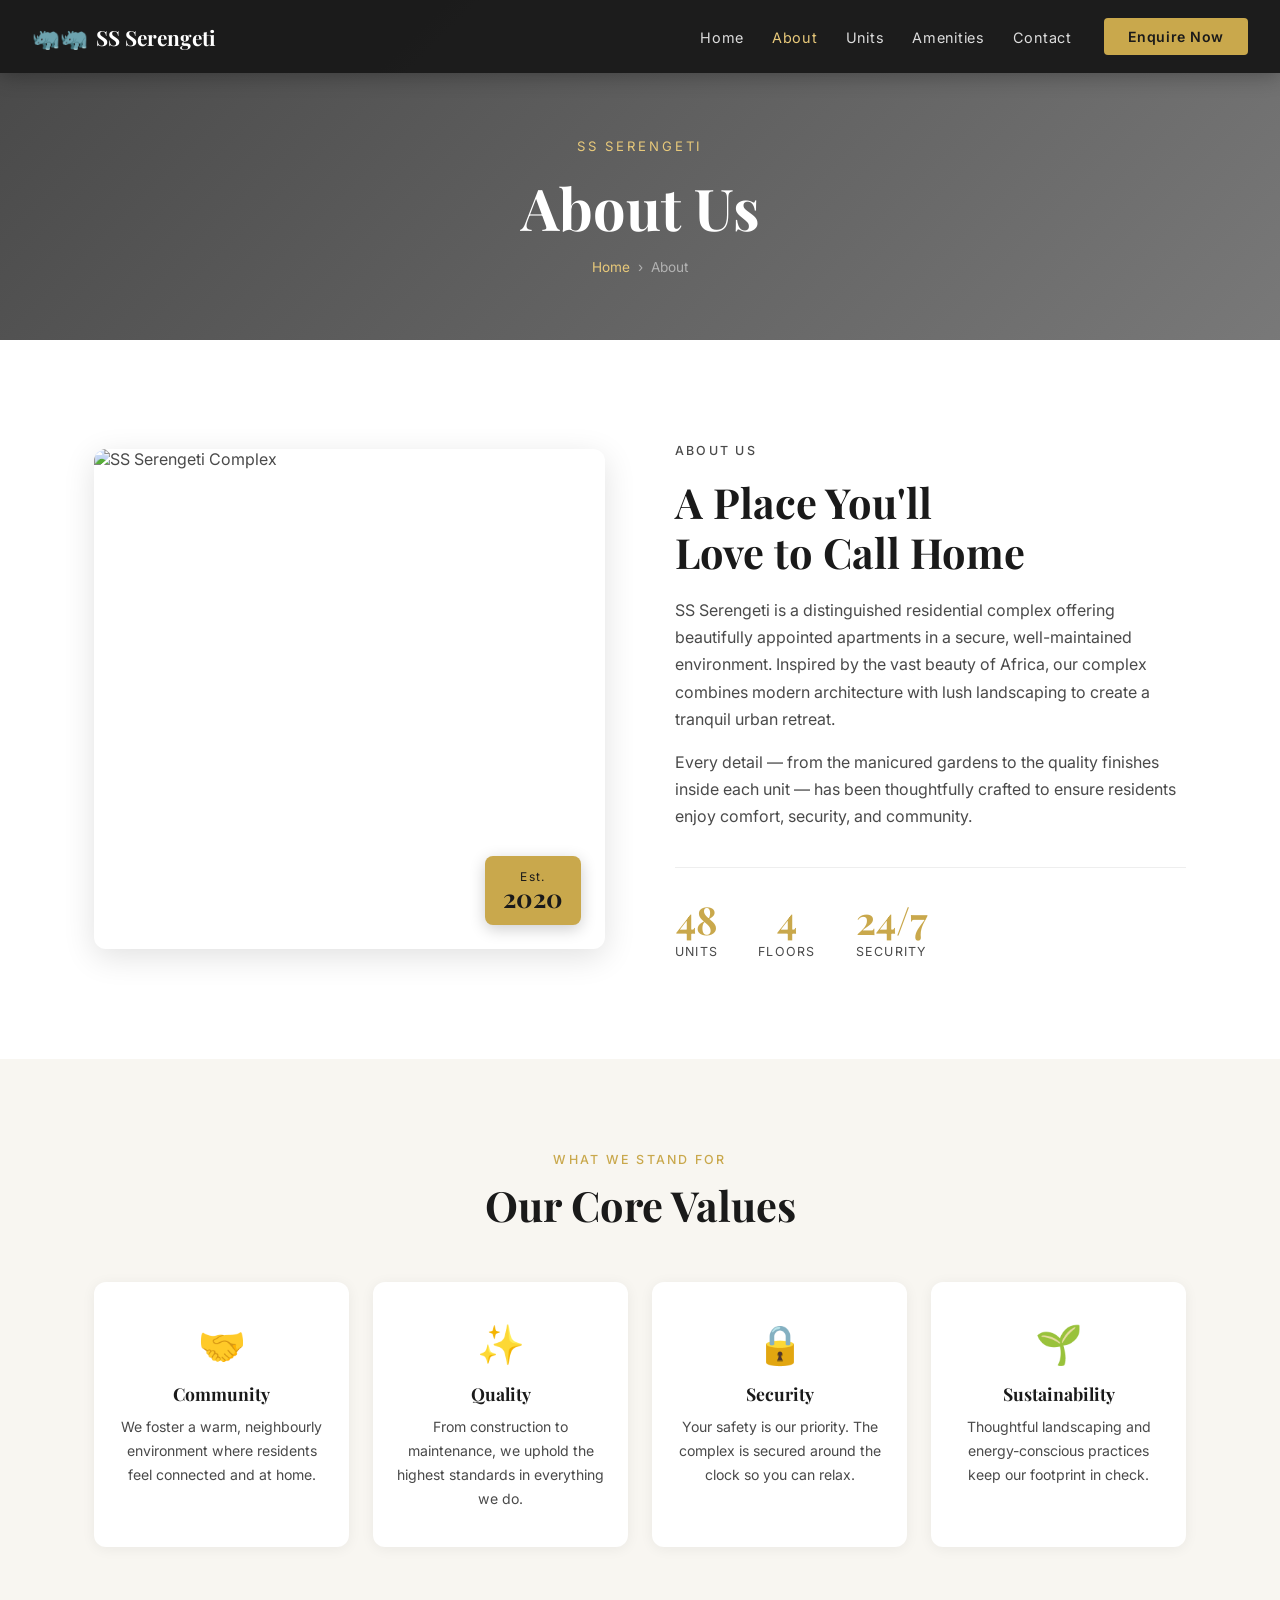
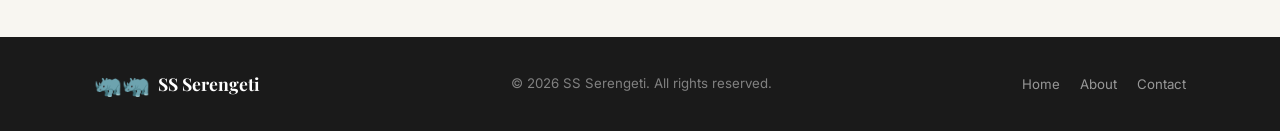
==== about.html @ 6ea9a3d1 "Split site into separate pages (About, Units, Amenities, Contact) Each section now has its own HTML " ====
<!DOCTYPE html>
<html lang="en">
<head>
  <meta charset="UTF-8" />
  <meta name="viewport" content="width=device-width, initial-scale=1.0" />
  <title>About — SS Serengeti</title>
  <link rel="stylesheet" href="style.css" />
  <link href="https://fonts.googleapis.com/css2?family=Playfair+Display:wght@400;600;700&family=Inter:wght@300;400;500&display=swap" rel="stylesheet" />
</head>
<body>

  <!-- NAV -->
  <nav class="navbar scrolled" id="navbar">
    <div class="nav-inner">
      <div class="nav-logo">
        <a href="index.html">
          <span class="logo-icon">&#x1F98F;&#x1F98F;</span>
          <span class="logo-text">SS Serengeti</span>
        </a>
      </div>
      <ul class="nav-links">
        <li><a href="index.html">Home</a></li>
        <li><a href="about.html" class="active">About</a></li>
        <li><a href="units.html">Units</a></li>
        <li><a href="amenities.html">Amenities</a></li>
        <li><a href="contact.html">Contact</a></li>
      </ul>
      <a href="contact.html" class="nav-cta">Enquire Now</a>
      <button class="hamburger" id="hamburger" aria-label="Menu">&#9776;</button>
    </div>
    <ul class="mobile-menu" id="mobileMenu">
      <li><a href="index.html">Home</a></li>
      <li><a href="about.html">About</a></li>
      <li><a href="units.html">Units</a></li>
      <li><a href="amenities.html">Amenities</a></li>
      <li><a href="contact.html">Contact</a></li>
    </ul>
  </nav>

  <!-- PAGE BANNER -->
  <div class="page-banner">
    <div class="page-banner-overlay"></div>
    <div class="page-banner-content">
      <p class="hero-pre">SS Serengeti</p>
      <h1>About Us</h1>
      <div class="breadcrumb">
        <a href="index.html">Home</a>
        <span>&#8250;</span>
        <span>About</span>
      </div>
    </div>
  </div>

  <!-- ABOUT SECTION -->
  <section class="about">
    <div class="container">
      <div class="about-grid">
        <div class="about-image">
          <img src="serengeti.jpg" alt="SS Serengeti Complex" />
          <div class="about-badge">
            <span class="badge-num">Est.</span>
            <span class="badge-year">2020</span>
          </div>
        </div>
        <div class="about-text">
          <p class="section-label">About Us</p>
          <h2 class="section-title">A Place You'll<br/>Love to Call Home</h2>
          <p>SS Serengeti is a distinguished residential complex offering beautifully appointed apartments in a secure, well-maintained environment. Inspired by the vast beauty of Africa, our complex combines modern architecture with lush landscaping to create a tranquil urban retreat.</p>
          <p>Every detail — from the manicured gardens to the quality finishes inside each unit — has been thoughtfully crafted to ensure residents enjoy comfort, security, and community.</p>
          <div class="about-stats">
            <div class="stat">
              <span class="stat-num">48</span>
              <span class="stat-label">Units</span>
            </div>
            <div class="stat">
              <span class="stat-num">4</span>
              <span class="stat-label">Floors</span>
            </div>
            <div class="stat">
              <span class="stat-num">24/7</span>
              <span class="stat-label">Security</span>
            </div>
          </div>
        </div>
      </div>
    </div>
  </section>

  <!-- VALUES -->
  <section class="values">
    <div class="container">
      <p class="section-label center">What We Stand For</p>
      <h2 class="section-title center">Our Core Values</h2>
      <div class="values-grid">
        <div class="value-card">
          <div class="value-icon">&#x1F91D;</div>
          <h4>Community</h4>
          <p>We foster a warm, neighbourly environment where residents feel connected and at home.</p>
        </div>
        <div class="value-card">
          <div class="value-icon">&#x2728;</div>
          <h4>Quality</h4>
          <p>From construction to maintenance, we uphold the highest standards in everything we do.</p>
        </div>
        <div class="value-card">
          <div class="value-icon">&#x1F512;</div>
          <h4>Security</h4>
          <p>Your safety is our priority. The complex is secured around the clock so you can relax.</p>
        </div>
        <div class="value-card">
          <div class="value-icon">&#x1F331;</div>
          <h4>Sustainability</h4>
          <p>Thoughtful landscaping and energy-conscious practices keep our footprint in check.</p>
        </div>
      </div>
    </div>
  </section>

  <!-- FOOTER -->
  <footer class="footer">
    <div class="container footer-inner">
      <div class="footer-brand">
        <span class="logo-icon">&#x1F98F;&#x1F98F;</span>
        <span class="logo-text">SS Serengeti</span>
      </div>
      <p class="footer-copy">&copy; 2026 SS Serengeti. All rights reserved.</p>
      <div class="footer-links">
        <a href="index.html">Home</a>
        <a href="about.html">About</a>
        <a href="contact.html">Contact</a>
      </div>
    </div>
  </footer>

  <script src="script.js"></script>
</body>
</html>
---- style.css ----
/* ── Reset & Base ── */
/* Multi-page site: index / about / units / amenities / contact */
*, *::before, *::after { box-sizing: border-box; margin: 0; padding: 0; }

:root {
  --gold:    #c9a84c;
  --gold-lt: #e8c97a;
  --dark:    #1a1a1a;
  --text:    #4a4a4a;
  --light:   #f8f6f1;
  --white:   #ffffff;
  --radius:  12px;
  --shadow:  0 8px 32px rgba(0,0,0,0.12);
  --trans:   0.3s ease;
}

html { scroll-behavior: smooth; }

body {
  font-family: 'Inter', sans-serif;
  color: var(--text);
  background: var(--white);
  overflow-x: hidden;
}

h1,h2,h3,h4 { font-family: 'Playfair Display', serif; color: var(--dark); }

p { line-height: 1.7; }

img { display: block; width: 100%; }

a { text-decoration: none; }

.container {
  max-width: 1140px;
  margin: 0 auto;
  padding: 0 24px;
}

/* ── Buttons ── */
.btn {
  display: inline-block;
  padding: 14px 32px;
  border-radius: 4px;
  font-family: 'Inter', sans-serif;
  font-weight: 500;
  font-size: 0.95rem;
  letter-spacing: 0.04em;
  transition: all var(--trans);
  cursor: pointer;
  border: 2px solid transparent;
}

.btn-primary {
  background: var(--gold);
  color: var(--dark);
  border-color: var(--gold);
}
.btn-primary:hover {
  background: var(--gold-lt);
  border-color: var(--gold-lt);
  transform: translateY(-2px);
  box-shadow: 0 6px 20px rgba(201,168,76,0.4);
}

.btn-outline {
  background: transparent;
  color: var(--white);
  border-color: rgba(255,255,255,0.7);
}
.btn-outline:hover {
  background: rgba(255,255,255,0.15);
  border-color: var(--white);
}

.btn-sm { padding: 10px 22px; font-size: 0.88rem; }
.btn-full { width: 100%; text-align: center; }

/* ── Section labels ── */
.section-label {
  display: block;
  font-size: 0.78rem;
  font-weight: 500;
  letter-spacing: 0.18em;
  text-transform: uppercase;
  color: var(--gold);
  margin-bottom: 10px;
}
.section-label.light { color: var(--gold-lt); }

.section-title {
  font-size: clamp(1.8rem, 4vw, 2.6rem);
  line-height: 1.2;
  margin-bottom: 20px;
}
.section-title.center { text-align: center; }
.section-title.light { color: var(--white); }

.center { text-align: center; }

/* ─────────────────────────────────────────
   NAVBAR
───────────────────────────────────────── */
.navbar {
  position: fixed;
  top: 0; left: 0; right: 0;
  z-index: 100;
  transition: background var(--trans), box-shadow var(--trans);
}

.navbar.scrolled {
  background: rgba(26,26,26,0.97);
  box-shadow: 0 2px 20px rgba(0,0,0,0.3);
}

.nav-inner {
  display: flex;
  align-items: center;
  padding: 18px 32px;
  gap: 32px;
}

.nav-logo {
  display: flex;
  align-items: center;
  gap: 8px;
  color: var(--white);
  font-family: 'Playfair Display', serif;
  font-size: 1.3rem;
  font-weight: 700;
  flex-shrink: 0;
}

.logo-icon { font-size: 1.4rem; }

.nav-links {
  display: flex;
  list-style: none;
  gap: 28px;
  margin-left: auto;
}

.nav-links a {
  color: rgba(255,255,255,0.85);
  font-size: 0.9rem;
  letter-spacing: 0.05em;
  transition: color var(--trans);
}
.nav-links a:hover { color: var(--gold-lt); }

.nav-cta {
  background: var(--gold);
  color: var(--dark);
  padding: 10px 24px;
  border-radius: 4px;
  font-size: 0.88rem;
  font-weight: 600;
  letter-spacing: 0.04em;
  transition: all var(--trans);
  flex-shrink: 0;
}
.nav-cta:hover {
  background: var(--gold-lt);
  transform: translateY(-1px);
}

.hamburger {
  display: none;
  background: none;
  border: none;
  color: var(--white);
  font-size: 1.5rem;
  cursor: pointer;
  margin-left: auto;
}

.mobile-menu {
  display: none;
  flex-direction: column;
  background: rgba(26,26,26,0.97);
  list-style: none;
  padding: 16px 32px 24px;
  gap: 16px;
}
.mobile-menu.open { display: flex; }
.mobile-menu a { color: rgba(255,255,255,0.85); font-size: 1rem; }

/* ─────────────────────────────────────────
   HERO
───────────────────────────────────────── */
.hero {
  position: relative;
  height: 100vh;
  min-height: 640px;
  background: url('serengeti.jpg') center center / cover no-repeat;
  display: flex;
  align-items: center;
  justify-content: center;
}

.hero-overlay {
  position: absolute;
  inset: 0;
  background: linear-gradient(
    135deg,
    rgba(10,10,10,0.72) 0%,
    rgba(10,10,10,0.45) 60%,
    rgba(10,10,10,0.65) 100%
  );
}

.hero-content {
  position: relative;
  z-index: 2;
  text-align: center;
  padding: 0 24px;
  max-width: 720px;
  animation: fadeUp 0.9s ease both;
}

.hero-pre {
  font-size: 0.82rem;
  letter-spacing: 0.22em;
  text-transform: uppercase;
  color: var(--gold-lt);
  margin-bottom: 12px;
}

.hero-title {
  font-size: clamp(3rem, 8vw, 6rem);
  color: var(--white);
  line-height: 1.05;
  margin-bottom: 18px;
  text-shadow: 0 4px 24px rgba(0,0,0,0.4);
}

.hero-sub {
  font-size: clamp(1rem, 2vw, 1.25rem);
  color: rgba(255,255,255,0.82);
  font-weight: 300;
  margin-bottom: 40px;
  letter-spacing: 0.03em;
}

.hero-actions {
  display: flex;
  gap: 16px;
  justify-content: center;
  flex-wrap: wrap;
}

.hero-scroll {
  position: absolute;
  bottom: 36px;
  left: 50%;
  transform: translateX(-50%);
  z-index: 2;
  display: flex;
  flex-direction: column;
  align-items: center;
  gap: 8px;
  color: rgba(255,255,255,0.6);
  font-size: 0.72rem;
  letter-spacing: 0.14em;
  text-transform: uppercase;
}

.scroll-line {
  width: 1px;
  height: 40px;
  background: linear-gradient(to bottom, rgba(255,255,255,0.6), transparent);
  animation: scrollPulse 1.8s ease-in-out infinite;
}

/* ─────────────────────────────────────────
   ABOUT
───────────────────────────────────────── */
.about {
  padding: 100px 0;
  background: var(--white);
}

.about-grid {
  display: grid;
  grid-template-columns: 1fr 1fr;
  gap: 70px;
  align-items: center;
}

.about-image {
  position: relative;
  border-radius: var(--radius);
  overflow: hidden;
  box-shadow: var(--shadow);
}

.about-image img {
  height: 500px;
  object-fit: cover;
  transition: transform 0.6s ease;
}
.about-image:hover img { transform: scale(1.03); }

.about-badge {
  position: absolute;
  bottom: 24px;
  right: 24px;
  background: var(--gold);
  border-radius: 8px;
  padding: 14px 18px;
  text-align: center;
  line-height: 1.1;
  box-shadow: 0 4px 16px rgba(0,0,0,0.2);
}
.badge-num { display: block; font-size: 0.75rem; letter-spacing: 0.12em; color: var(--dark); }
.badge-year { display: block; font-family: 'Playfair Display', serif; font-size: 1.6rem; font-weight: 700; color: var(--dark); }

.about-text p {
  margin-bottom: 16px;
  color: var(--text);
}

.about-stats {
  display: flex;
  gap: 40px;
  margin-top: 36px;
  padding-top: 32px;
  border-top: 1px solid #eee;
}

.stat { text-align: center; }
.stat-num {
  display: block;
  font-family: 'Playfair Display', serif;
  font-size: 2.4rem;
  font-weight: 700;
  color: var(--gold);
  line-height: 1;
}
.stat-label {
  display: block;
  font-size: 0.78rem;
  letter-spacing: 0.1em;
  text-transform: uppercase;
  color: var(--text);
  margin-top: 6px;
}

/* ─────────────────────────────────────────
   UNITS
───────────────────────────────────────── */
.units {
  padding: 100px 0;
  background: var(--light);
}

.units > .container > .section-title { margin-bottom: 56px; }

.units-grid {
  display: grid;
  grid-template-columns: repeat(3, 1fr);
  gap: 28px;
}

.unit-card {
  background: var(--white);
  border-radius: var(--radius);
  padding: 40px 32px;
  box-shadow: 0 2px 16px rgba(0,0,0,0.07);
  transition: all var(--trans);
  position: relative;
  overflow: hidden;
  border: 2px solid transparent;
}

.unit-card:hover {
  transform: translateY(-6px);
  box-shadow: var(--shadow);
  border-color: var(--gold);
}

.unit-card.featured {
  background: var(--dark);
  border-color: var(--gold);
}

.unit-badge-tag {
  position: absolute;
  top: 16px; right: -28px;
  background: var(--gold);
  color: var(--dark);
  font-size: 0.72rem;
  font-weight: 600;
  letter-spacing: 0.08em;
  text-transform: uppercase;
  padding: 5px 36px;
  transform: rotate(35deg);
}

.unit-icon { font-size: 2.6rem; margin-bottom: 18px; }

.unit-card h3 {
  font-size: 1.5rem;
  margin-bottom: 12px;
}
.unit-card.featured h3 { color: var(--white); }

.unit-card > p {
  font-size: 0.92rem;
  margin-bottom: 20px;
}
.unit-card.featured > p { color: rgba(255,255,255,0.7); }

.unit-card ul {
  list-style: none;
  margin-bottom: 28px;
  display: flex;
  flex-direction: column;
  gap: 8px;
}

.unit-card ul li {
  font-size: 0.88rem;
  color: var(--text);
}
.unit-card.featured ul li { color: rgba(255,255,255,0.75); }

/* ─────────────────────────────────────────
   AMENITIES
───────────────────────────────────────── */
.amenities {
  position: relative;
  padding: 100px 0;
  background: url('serengeti.jpg') center 30% / cover no-repeat fixed;
}

.amenities-overlay {
  position: absolute;
  inset: 0;
  background: rgba(15,15,15,0.82);
}

.amenities .container { position: relative; z-index: 2; }

.amenities .section-title { margin-bottom: 56px; }

.amenities-grid {
  display: grid;
  grid-template-columns: repeat(3, 1fr);
  gap: 32px;
}

.amenity-item {
  background: rgba(255,255,255,0.07);
  border: 1px solid rgba(255,255,255,0.12);
  border-radius: var(--radius);
  padding: 36px 28px;
  transition: all var(--trans);
  text-align: center;
}

.amenity-item:hover {
  background: rgba(201,168,76,0.15);
  border-color: var(--gold);
  transform: translateY(-4px);
}

.amenity-icon { font-size: 2.4rem; margin-bottom: 16px; }

.amenity-item h4 {
  color: var(--white);
  font-family: 'Playfair Display', serif;
  font-size: 1.15rem;
  margin-bottom: 10px;
}

.amenity-item p {
  color: rgba(255,255,255,0.65);
  font-size: 0.88rem;
  line-height: 1.6;
}

/* ─────────────────────────────────────────
   CONTACT
───────────────────────────────────────── */
.contact {
  padding: 100px 0;
  background: var(--white);
}

.contact-grid {
  display: grid;
  grid-template-columns: 1fr 1.3fr;
  gap: 70px;
  align-items: start;
}

.contact-info p { color: var(--text); margin-bottom: 32px; }

.contact-details { display: flex; flex-direction: column; gap: 20px; }

.contact-detail {
  display: flex;
  align-items: flex-start;
  gap: 16px;
}

.detail-icon { font-size: 1.3rem; flex-shrink: 0; margin-top: 2px; }

.contact-detail strong {
  display: block;
  font-size: 0.78rem;
  letter-spacing: 0.1em;
  text-transform: uppercase;
  color: var(--gold);
  margin-bottom: 3px;
}

.contact-detail span { font-size: 0.95rem; color: var(--text); }

/* Form */
.contact-form {
  background: var(--light);
  border-radius: var(--radius);
  padding: 44px 40px;
  box-shadow: var(--shadow);
}

.form-row {
  display: grid;
  grid-template-columns: 1fr 1fr;
  gap: 18px;
}

.form-group {
  display: flex;
  flex-direction: column;
  gap: 7px;
  margin-bottom: 18px;
}

.form-group label {
  font-size: 0.8rem;
  font-weight: 500;
  letter-spacing: 0.08em;
  text-transform: uppercase;
  color: var(--dark);
}

.form-group input,
.form-group select,
.form-group textarea {
  padding: 12px 16px;
  border: 1.5px solid #ddd;
  border-radius: 6px;
  font-family: 'Inter', sans-serif;
  font-size: 0.93rem;
  color: var(--dark);
  background: var(--white);
  transition: border-color var(--trans), box-shadow var(--trans);
  outline: none;
}

.form-group input:focus,
.form-group select:focus,
.form-group textarea:focus {
  border-color: var(--gold);
  box-shadow: 0 0 0 3px rgba(201,168,76,0.18);
}

.form-group textarea { resize: vertical; }

.form-success {
  display: none;
  background: #d4edda;
  color: #155724;
  border-radius: 6px;
  padding: 16px 20px;
  font-weight: 500;
  margin-top: 12px;
}

/* ─────────────────────────────────────────
   FOOTER
───────────────────────────────────────── */
.footer {
  background: var(--dark);
  padding: 32px 0;
}

.footer-inner {
  display: flex;
  align-items: center;
  justify-content: space-between;
  flex-wrap: wrap;
  gap: 16px;
}

.footer-brand {
  display: flex;
  align-items: center;
  gap: 8px;
  color: var(--white);
  font-family: 'Playfair Display', serif;
  font-size: 1.1rem;
  font-weight: 700;
}

.footer-copy { color: rgba(255,255,255,0.45); font-size: 0.83rem; }

.footer-links { display: flex; gap: 20px; }
.footer-links a { color: rgba(255,255,255,0.55); font-size: 0.83rem; transition: color var(--trans); }
.footer-links a:hover { color: var(--gold-lt); }

/* ─────────────────────────────────────────
   ANIMATIONS
───────────────────────────────────────── */
@keyframes fadeUp {
  from { opacity: 0; transform: translateY(30px); }
  to   { opacity: 1; transform: translateY(0); }
}

@keyframes scrollPulse {
  0%, 100% { opacity: 0.6; transform: scaleY(1); }
  50%       { opacity: 1;   transform: scaleY(1.15); }
}

/* ─────────────────────────────────────────
   RESPONSIVE
───────────────────────────────────────── */
@media (max-width: 900px) {
  .nav-links, .nav-cta { display: none; }
  .hamburger { display: block; }

  .about-grid,
  .contact-grid { grid-template-columns: 1fr; gap: 40px; }

  .about-image img { height: 340px; }

  .units-grid { grid-template-columns: 1fr; max-width: 480px; margin: 0 auto; }

  .amenities-grid { grid-template-columns: repeat(2, 1fr); }

  .form-row { grid-template-columns: 1fr; }

  .footer-inner { flex-direction: column; text-align: center; }
}

@media (max-width: 600px) {
  .about { padding: 70px 0; }
  .units { padding: 70px 0; }
  .amenities { padding: 70px 0; }
  .contact { padding: 70px 0; }

  .amenities-grid { grid-template-columns: 1fr; }

  .about-stats { gap: 24px; }

  .contact-form { padding: 28px 20px; }

  .hero-actions { flex-direction: column; align-items: center; }
}

/* ─────────────────────────────────────────
   NAV LOGO LINK
───────────────────────────────────────── */
.nav-logo a {
  display: flex;
  align-items: center;
  gap: 8px;
  color: var(--white);
  text-decoration: none;
}

/* Active nav link */
.nav-links a.active { color: var(--gold-lt); }

/* ─────────────────────────────────────────
   PAGE BANNER (inner pages)
───────────────────────────────────────── */
.page-banner {
  position: relative;
  height: 340px;
  background: url('serengeti.jpg') center 40% / cover no-repeat;
  display: flex;
  align-items: center;
  justify-content: center;
  margin-top: 0;
}

.page-banner-overlay {
  position: absolute;
  inset: 0;
  background: linear-gradient(135deg, rgba(10,10,10,0.75) 0%, rgba(10,10,10,0.55) 100%);
}

.page-banner-content {
  position: relative;
  z-index: 2;
  text-align: center;
  padding-top: 70px;
}

.page-banner-content h1 {
  font-size: clamp(2.2rem, 5vw, 3.6rem);
  color: var(--white);
  margin-bottom: 14px;
}

.breadcrumb {
  display: flex;
  align-items: center;
  justify-content: center;
  gap: 8px;
  font-size: 0.85rem;
  color: rgba(255,255,255,0.65);
}

.breadcrumb a {
  color: var(--gold-lt);
  text-decoration: none;
}

.breadcrumb span { color: rgba(255,255,255,0.5); }

/* ─────────────────────────────────────────
   QUICK LINKS (home page)
───────────────────────────────────────── */
.quick-links {
  padding: 80px 0;
  background: var(--light);
}

.ql-grid {
  display: grid;
  grid-template-columns: repeat(4, 1fr);
  gap: 24px;
}

.ql-card {
  background: var(--white);
  border-radius: var(--radius);
  padding: 36px 28px;
  box-shadow: 0 2px 14px rgba(0,0,0,0.07);
  border: 2px solid transparent;
  transition: all var(--trans);
  display: flex;
  flex-direction: column;
  gap: 10px;
  color: var(--text);
  text-decoration: none;
}

.ql-card:hover {
  border-color: var(--gold);
  transform: translateY(-5px);
  box-shadow: var(--shadow);
}

.ql-icon { font-size: 2.2rem; }

.ql-card h3 {
  font-size: 1.25rem;
  color: var(--dark);
}

.ql-card p { font-size: 0.88rem; flex: 1; }

.ql-arrow {
  font-size: 1.3rem;
  color: var(--gold);
  margin-top: 6px;
  transition: transform var(--trans);
}

.ql-card:hover .ql-arrow { transform: translateX(6px); }

/* ─────────────────────────────────────────
   VALUES (about page)
───────────────────────────────────────── */
.values {
  padding: 90px 0;
  background: var(--light);
}

.values .section-title { margin-bottom: 52px; }

.values-grid {
  display: grid;
  grid-template-columns: repeat(4, 1fr);
  gap: 24px;
}

.value-card {
  background: var(--white);
  border-radius: var(--radius);
  padding: 36px 24px;
  text-align: center;
  box-shadow: 0 2px 14px rgba(0,0,0,0.06);
  border-top: 3px solid transparent;
  transition: all var(--trans);
}

.value-card:hover {
  border-top-color: var(--gold);
  transform: translateY(-4px);
  box-shadow: var(--shadow);
}

.value-icon { font-size: 2.4rem; margin-bottom: 14px; }

.value-card h4 {
  font-family: 'Playfair Display', serif;
  font-size: 1.1rem;
  margin-bottom: 10px;
  color: var(--dark);
}

.value-card p { font-size: 0.88rem; color: var(--text); }

/* ─────────────────────────────────────────
   FEATURES STRIP (units page)
───────────────────────────────────────── */
.features-strip {
  padding: 70px 0;
  background: var(--white);
}

.features-strip .section-label { margin-bottom: 32px; }

.features-list {
  display: flex;
  flex-wrap: wrap;
  gap: 16px;
  justify-content: center;
}

.feature-item {
  background: var(--light);
  border: 1.5px solid #e5e0d6;
  border-radius: 40px;
  padding: 12px 24px;
  font-size: 0.9rem;
  font-weight: 500;
  color: var(--dark);
  transition: all var(--trans);
}

.feature-item:hover {
  background: var(--gold);
  border-color: var(--gold);
  color: var(--dark);
}

/* ─────────────────────────────────────────
   PAGE CTA BANNER
───────────────────────────────────────── */
.page-cta {
  position: relative;
  padding: 90px 0;
  background: url('serengeti.jpg') center 60% / cover no-repeat;
  text-align: center;
}

.page-cta-overlay {
  position: absolute;
  inset: 0;
  background: rgba(15,15,15,0.75);
}

.page-cta-inner {
  position: relative;
  z-index: 2;
}

.page-cta-inner h2 {
  color: var(--white);
  font-size: clamp(1.8rem, 4vw, 2.8rem);
  margin-bottom: 14px;
}

.page-cta-inner p {
  color: rgba(255,255,255,0.75);
  margin-bottom: 32px;
  font-size: 1.05rem;
}

/* Amenities as standalone page (no parallax fixed) */
.amenities-page {
  background-attachment: scroll;
}

/* ─────────────────────────────────────────
   RESPONSIVE — new components
───────────────────────────────────────── */
@media (max-width: 900px) {
  .ql-grid { grid-template-columns: repeat(2, 1fr); }
  .values-grid { grid-template-columns: repeat(2, 1fr); }
}

@media (max-width: 600px) {
  .ql-grid { grid-template-columns: 1fr; }
  .values-grid { grid-template-columns: 1fr; }
  .page-banner { height: 260px; }
}
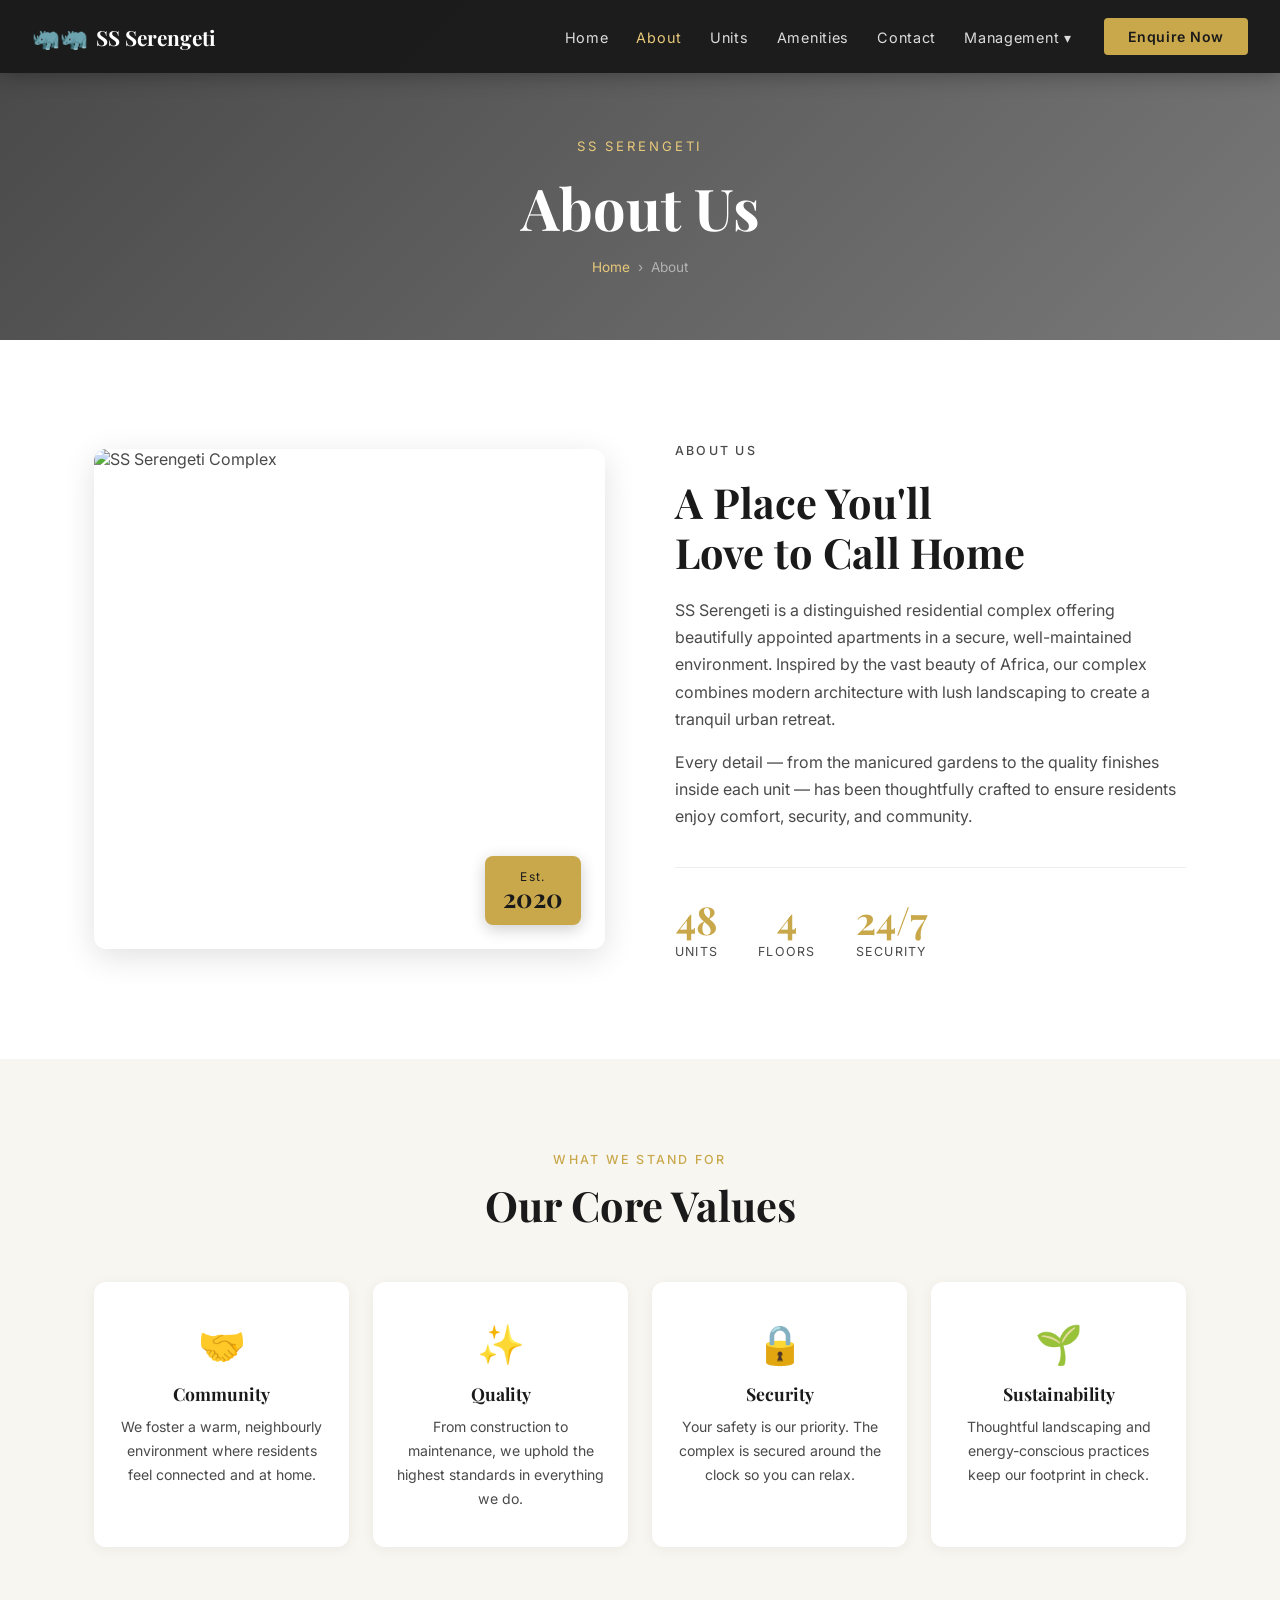
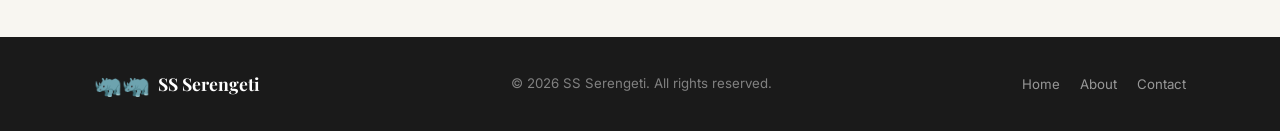
==== commit 70e1d4d7: "Add Asset Register and Incident Reporting system - assets.html: full CRUD asset tracker with 24 seed" ====
--- a/about.html
+++ b/about.html
@@ -24,6 +24,13 @@
         <li><a href="units.html">Units</a></li>
         <li><a href="amenities.html">Amenities</a></li>
         <li><a href="contact.html">Contact</a></li>
+        <li class="nav-dropdown">
+          <a href="#" class="dropdown-toggle">Management &#x25BE;</a>
+          <ul class="dropdown-menu">
+            <li><a href="assets.html">&#x1F4CB; Asset Register</a></li>
+            <li><a href="incidents.html">&#x26A0; Incident Reports</a></li>
+          </ul>
+        </li>
       </ul>
       <a href="contact.html" class="nav-cta">Enquire Now</a>
       <button class="hamburger" id="hamburger" aria-label="Menu">&#9776;</button>
@@ -34,6 +41,8 @@
       <li><a href="units.html">Units</a></li>
       <li><a href="amenities.html">Amenities</a></li>
       <li><a href="contact.html">Contact</a></li>
+      <li><a href="assets.html">Asset Register</a></li>
+      <li><a href="incidents.html">Incident Reports</a></li>
     </ul>
   </nav>
 
--- a/style.css
+++ b/style.css
@@ -903,3 +903,417 @@
   .values-grid { grid-template-columns: 1fr; }
   .page-banner { height: 260px; }
 }
+
+/* ─────────────────────────────────────────
+   NAV DROPDOWN — Management menu
+───────────────────────────────────────── */
+.nav-dropdown { position: relative; }
+
+.dropdown-toggle { cursor: pointer; }
+
+.dropdown-menu {
+  display: none;
+  position: absolute;
+  top: calc(100% + 8px);
+  left: 0;
+  background: rgba(22,22,22,0.98);
+  min-width: 200px;
+  border-radius: 8px;
+  padding: 8px 0;
+  box-shadow: 0 10px 32px rgba(0,0,0,0.35);
+  list-style: none;
+  z-index: 50;
+  border-top: 2px solid var(--gold);
+}
+
+.nav-dropdown:hover .dropdown-menu { display: block; }
+
+.dropdown-menu li a {
+  display: block;
+  padding: 10px 20px;
+  color: rgba(255,255,255,0.8);
+  font-size: 0.88rem;
+  transition: all var(--trans);
+}
+
+.dropdown-menu li a:hover,
+.dropdown-menu li a.active {
+  color: var(--gold-lt);
+  background: rgba(255,255,255,0.05);
+  padding-left: 26px;
+}
+
+/* ─────────────────────────────────────────
+   MANAGEMENT PAGES — shared layout
+───────────────────────────────────────── */
+.mgmt-stats-bar {
+  background: var(--dark);
+  padding: 0;
+}
+
+.mgmt-stats-inner {
+  display: flex;
+  border-top: 1px solid rgba(255,255,255,0.08);
+}
+
+.mgmt-stat {
+  flex: 1;
+  text-align: center;
+  padding: 22px 12px;
+  border-right: 1px solid rgba(255,255,255,0.08);
+}
+.mgmt-stat:last-child { border-right: none; }
+
+.mgmt-stat-num {
+  display: block;
+  font-family: 'Playfair Display', serif;
+  font-size: 2rem;
+  font-weight: 700;
+  color: var(--gold);
+  line-height: 1;
+}
+.mgmt-stat-num.good   { color: #4ade80; }
+.mgmt-stat-num.fair   { color: #facc15; }
+.mgmt-stat-num.repair { color: #fb923c; }
+.mgmt-stat-num.oos    { color: #f87171; }
+
+.mgmt-stat-label {
+  display: block;
+  font-size: 0.72rem;
+  text-transform: uppercase;
+  letter-spacing: 0.1em;
+  color: rgba(255,255,255,0.5);
+  margin-top: 5px;
+}
+
+.mgmt-toolbar {
+  background: var(--white);
+  border-bottom: 1px solid #ece8e0;
+  padding: 16px 0;
+  position: sticky;
+  top: 0;
+  z-index: 10;
+  box-shadow: 0 2px 12px rgba(0,0,0,0.06);
+}
+
+.mgmt-toolbar-inner {
+  display: flex;
+  align-items: center;
+  gap: 12px;
+  flex-wrap: wrap;
+}
+
+.cat-filters {
+  display: flex;
+  gap: 8px;
+  flex-wrap: wrap;
+  flex: 1;
+}
+
+.cat-btn {
+  padding: 6px 16px;
+  border-radius: 20px;
+  border: 1.5px solid #ddd;
+  background: var(--white);
+  font-size: 0.82rem;
+  font-weight: 500;
+  cursor: pointer;
+  transition: all var(--trans);
+  color: var(--text);
+  font-family: 'Inter', sans-serif;
+}
+.cat-btn:hover { border-color: var(--gold); color: var(--dark); }
+.cat-btn.active { background: var(--gold); border-color: var(--gold); color: var(--dark); }
+
+.toolbar-actions { display: flex; gap: 10px; flex-shrink: 0; }
+
+.btn-outline-dk {
+  background: transparent;
+  color: var(--dark);
+  border: 2px solid var(--dark);
+}
+.btn-outline-dk:hover { background: var(--dark); color: var(--white); }
+
+.mgmt-content { padding: 36px 0 80px; background: var(--light); }
+
+/* ─────────────────────────────────────────
+   ASSET TABLE
+───────────────────────────────────────── */
+.asset-table-wrap {
+  background: var(--white);
+  border-radius: var(--radius);
+  box-shadow: var(--shadow);
+  overflow-x: auto;
+}
+
+table.asset-table {
+  width: 100%;
+  border-collapse: collapse;
+  font-size: 0.87rem;
+  min-width: 860px;
+}
+
+.asset-table thead { background: var(--dark); }
+
+.asset-table th {
+  padding: 13px 15px;
+  text-align: left;
+  font-weight: 500;
+  font-size: 0.75rem;
+  letter-spacing: 0.08em;
+  text-transform: uppercase;
+  color: rgba(255,255,255,0.8);
+  white-space: nowrap;
+}
+
+.asset-table td {
+  padding: 12px 15px;
+  border-bottom: 1px solid #f2ede6;
+  color: var(--text);
+  vertical-align: middle;
+}
+
+.asset-table tbody tr:hover { background: #faf8f4; }
+.asset-table tbody tr:last-child td { border-bottom: none; }
+
+.tbl-id { color: #bbb; font-size: 0.78rem; }
+.tbl-notes { max-width: 200px; font-size: 0.8rem; color: #999; }
+.nowrap { white-space: nowrap; }
+
+.tbl-empty { text-align: center; padding: 50px 20px; color: #aaa; }
+
+/* ─────────────────────────────────────────
+   BADGES
+───────────────────────────────────────── */
+.badge {
+  display: inline-block;
+  padding: 3px 10px;
+  border-radius: 12px;
+  font-size: 0.74rem;
+  font-weight: 600;
+  letter-spacing: 0.03em;
+  white-space: nowrap;
+}
+
+/* Condition badges */
+.badge-cond-good     { background: #dcfce7; color: #166534; }
+.badge-cond-fair     { background: #fef9c3; color: #854d0e; }
+.badge-cond-repair   { background: #fee2e2; color: #991b1b; }
+.badge-cond-oos      { background: #e5e7eb; color: #374151; }
+
+/* Category badges */
+.badge-cat-tools    { background: #dbeafe; color: #1e40af; }
+.badge-cat-clean    { background: #d1fae5; color: #065f46; }
+.badge-cat-cctv     { background: #ede9fe; color: #5b21b6; }
+.badge-cat-remote   { background: #fef3c7; color: #92400e; }
+.badge-cat-fire     { background: #fee2e2; color: #991b1b; }
+.badge-cat-ladder   { background: #fef9c3; color: #78350f; }
+.badge-cat-keys     { background: #f3f4f6; color: #374151; }
+.badge-cat-repairs  { background: #ffedd5; color: #9a3412; }
+.badge-cat-other    { background: #f3f4f6; color: #6b7280; }
+
+/* ─────────────────────────────────────────
+   TABLE ACTION BUTTONS
+───────────────────────────────────────── */
+.tbl-btn {
+  padding: 5px 12px;
+  border-radius: 4px;
+  border: none;
+  font-size: 0.78rem;
+  font-weight: 600;
+  cursor: pointer;
+  transition: all var(--trans);
+  font-family: 'Inter', sans-serif;
+  margin-right: 4px;
+}
+.tbl-edit { background: #dbeafe; color: #1d4ed8; }
+.tbl-edit:hover { background: #1d4ed8; color: #fff; }
+.tbl-del  { background: #fee2e2; color: #dc2626; }
+.tbl-del:hover  { background: #dc2626; color: #fff; }
+
+/* ─────────────────────────────────────────
+   MODAL
+───────────────────────────────────────── */
+.modal-overlay {
+  display: none;
+  position: fixed;
+  inset: 0;
+  background: rgba(0,0,0,0.6);
+  z-index: 300;
+  align-items: center;
+  justify-content: center;
+  padding: 20px;
+}
+.modal-overlay.open { display: flex; }
+
+.modal-box {
+  background: var(--white);
+  border-radius: var(--radius);
+  padding: 40px;
+  width: 100%;
+  max-width: 560px;
+  max-height: 90vh;
+  overflow-y: auto;
+  animation: fadeUp 0.22s ease both;
+}
+
+.modal-wide { max-width: 680px; }
+
+.modal-header {
+  display: flex;
+  align-items: center;
+  justify-content: space-between;
+  margin-bottom: 28px;
+  padding-bottom: 16px;
+  border-bottom: 1px solid #eee;
+}
+.modal-header h3 { font-size: 1.4rem; }
+
+.modal-close {
+  background: none;
+  border: none;
+  font-size: 1.3rem;
+  cursor: pointer;
+  color: #999;
+  line-height: 1;
+  padding: 4px;
+  border-radius: 4px;
+  transition: all var(--trans);
+}
+.modal-close:hover { color: var(--dark); background: #f3f4f6; }
+
+.modal-grid {
+  display: grid;
+  grid-template-columns: 1fr 1fr;
+  gap: 16px;
+  margin-bottom: 8px;
+}
+.modal-full { grid-column: 1 / -1; }
+
+.modal-actions {
+  display: flex;
+  gap: 12px;
+  margin-top: 20px;
+  padding-top: 20px;
+  border-top: 1px solid #eee;
+}
+
+/* ─────────────────────────────────────────
+   INCIDENT CARDS
+───────────────────────────────────────── */
+.inc-card {
+  background: var(--white);
+  border-radius: var(--radius);
+  border-left: 5px solid #ccc;
+  padding: 24px 28px;
+  margin-bottom: 16px;
+  box-shadow: 0 2px 12px rgba(0,0,0,0.06);
+  transition: box-shadow var(--trans);
+}
+.inc-card:hover { box-shadow: 0 6px 24px rgba(0,0,0,0.1); }
+
+.inc-card-top {
+  display: flex;
+  align-items: flex-start;
+  justify-content: space-between;
+  gap: 16px;
+  margin-bottom: 12px;
+}
+
+.inc-card-left { flex: 1; }
+
+.inc-badge {
+  display: inline-block;
+  padding: 3px 10px;
+  border-radius: 12px;
+  font-size: 0.72rem;
+  font-weight: 700;
+  letter-spacing: 0.06em;
+  text-transform: uppercase;
+  margin-bottom: 8px;
+}
+.p-low      { background: #dbeafe; color: #1e40af; }
+.p-medium   { background: #fef9c3; color: #854d0e; }
+.p-high     { background: #ffedd5; color: #9a3412; }
+.p-critical { background: #fee2e2; color: #991b1b; }
+
+.inc-title {
+  font-size: 1.15rem;
+  color: var(--dark);
+  margin-bottom: 8px;
+}
+
+.inc-meta {
+  display: flex;
+  flex-wrap: wrap;
+  gap: 12px;
+  font-size: 0.82rem;
+  color: #888;
+}
+
+.inc-status {
+  padding: 5px 14px;
+  border-radius: 20px;
+  font-size: 0.78rem;
+  font-weight: 700;
+  letter-spacing: 0.06em;
+  text-transform: uppercase;
+  white-space: nowrap;
+  flex-shrink: 0;
+}
+.s-open     { background: #fee2e2; color: #dc2626; }
+.s-progress { background: #fef9c3; color: #854d0e; }
+.s-resolved { background: #dcfce7; color: #166534; }
+
+.inc-desc {
+  font-size: 0.9rem;
+  color: var(--text);
+  line-height: 1.65;
+  margin-bottom: 16px;
+}
+
+.inc-actions {
+  display: flex;
+  align-items: center;
+  gap: 12px;
+  flex-wrap: wrap;
+  padding-top: 14px;
+  border-top: 1px solid #f0ece4;
+}
+
+.inc-status-wrap {
+  display: flex;
+  align-items: center;
+  gap: 8px;
+}
+
+.status-select {
+  padding: 5px 10px;
+  border: 1.5px solid #ddd;
+  border-radius: 6px;
+  font-family: 'Inter', sans-serif;
+  font-size: 0.82rem;
+  cursor: pointer;
+  outline: none;
+  transition: border-color var(--trans);
+}
+.status-select:focus { border-color: var(--gold); }
+
+/* ─────────────────────────────────────────
+   RESPONSIVE — management pages
+───────────────────────────────────────── */
+@media (max-width: 900px) {
+  .mgmt-stats-inner { flex-wrap: wrap; }
+  .mgmt-stat { flex: 0 0 33.3%; }
+  .cat-filters { display: none; }
+  .modal-grid { grid-template-columns: 1fr; }
+  .inc-card-top { flex-direction: column; }
+}
+
+@media (max-width: 600px) {
+  .mgmt-stat { flex: 0 0 50%; }
+  .modal-box { padding: 24px 18px; }
+  .inc-actions { flex-direction: column; align-items: flex-start; }
+  .toolbar-actions { width: 100%; }
+  .toolbar-actions .btn { flex: 1; text-align: center; }
+}
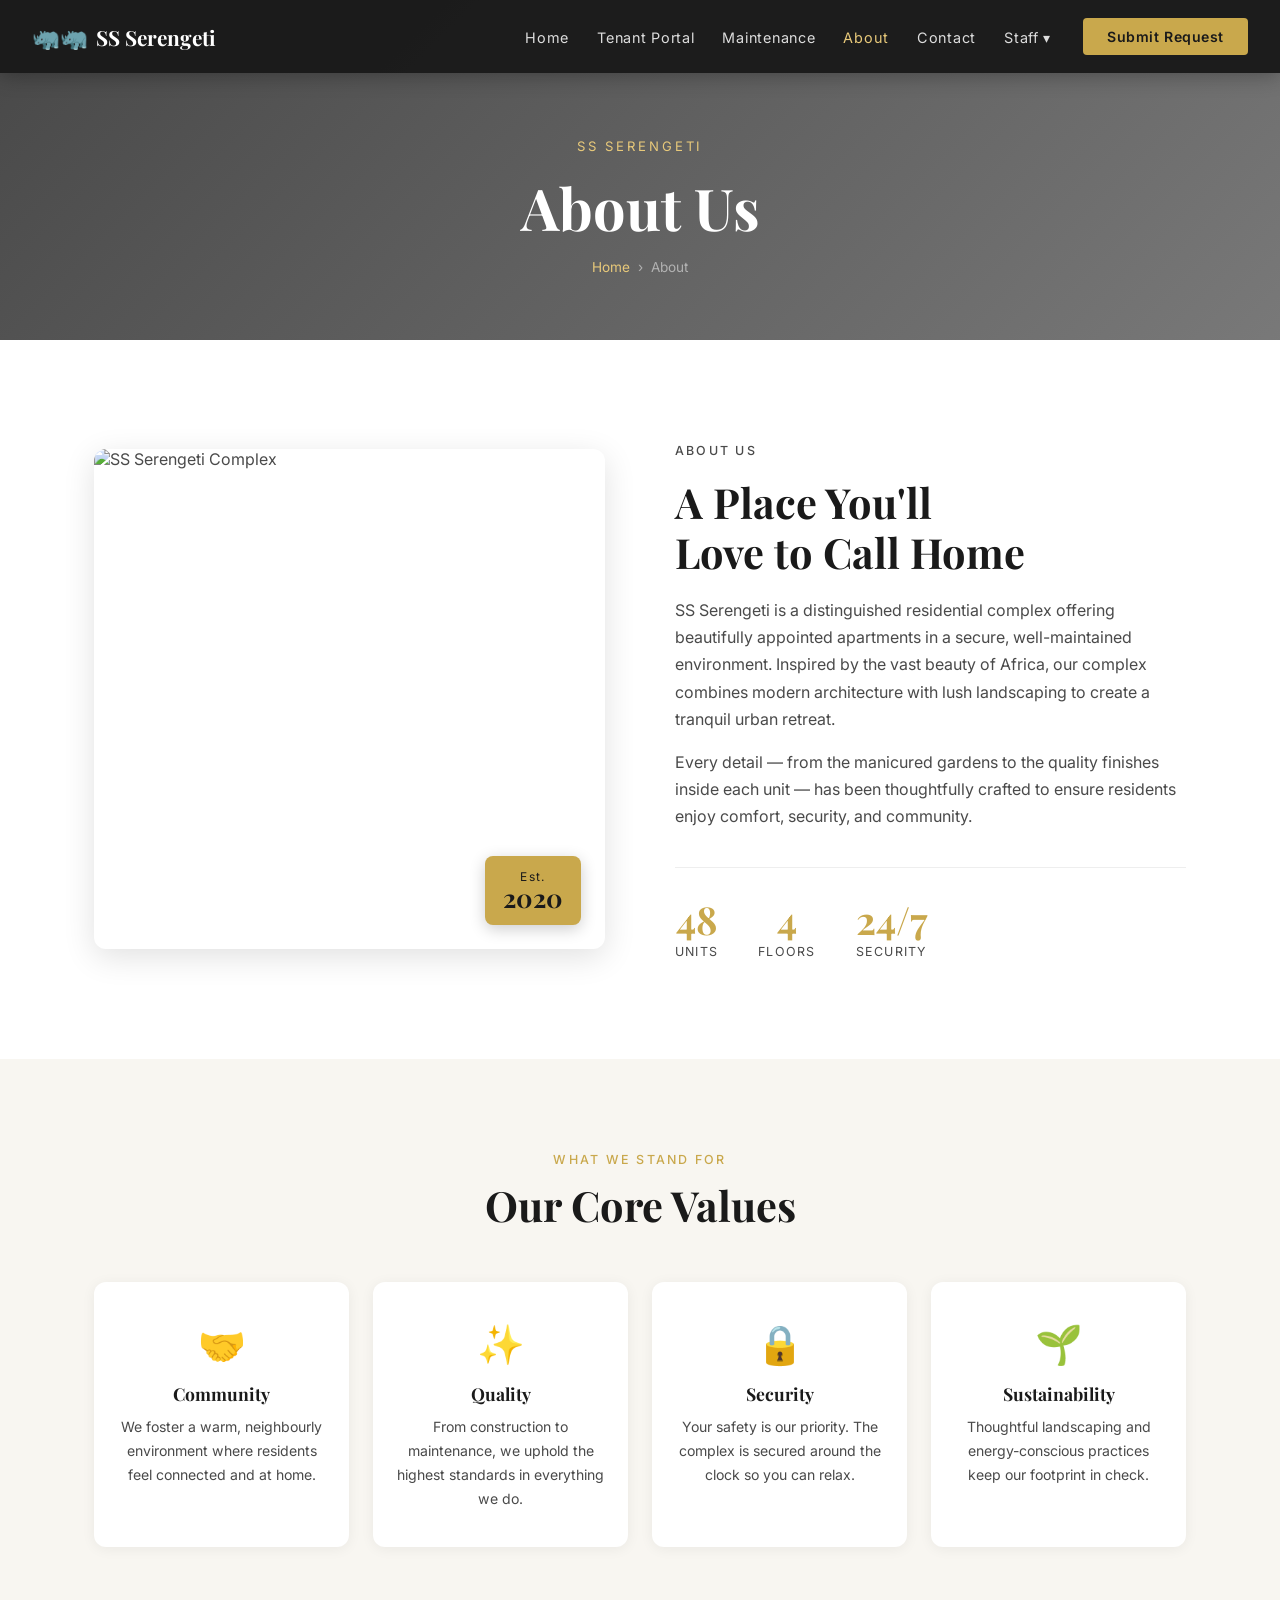
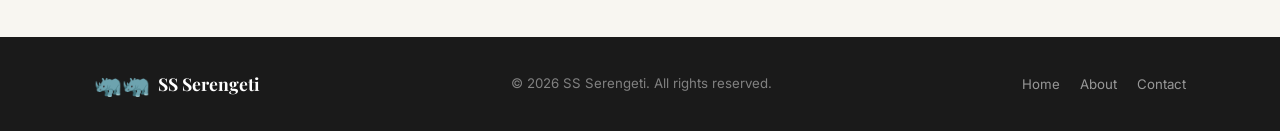
==== commit e5d4924a: "Add maintenance request system and tenant portal; redesign as complex management system - maintenanc" ====
--- a/about.html
+++ b/about.html
@@ -20,26 +20,26 @@
       </div>
       <ul class="nav-links">
         <li><a href="index.html">Home</a></li>
+        <li><a href="portal.html">Tenant Portal</a></li>
+        <li><a href="maintenance.html">Maintenance</a></li>
         <li><a href="about.html" class="active">About</a></li>
-        <li><a href="units.html">Units</a></li>
-        <li><a href="amenities.html">Amenities</a></li>
         <li><a href="contact.html">Contact</a></li>
         <li class="nav-dropdown">
-          <a href="#" class="dropdown-toggle">Management &#x25BE;</a>
+          <a href="#" class="dropdown-toggle">Staff &#x25BE;</a>
           <ul class="dropdown-menu">
             <li><a href="assets.html">&#x1F4CB; Asset Register</a></li>
             <li><a href="incidents.html">&#x26A0; Incident Reports</a></li>
           </ul>
         </li>
       </ul>
-      <a href="contact.html" class="nav-cta">Enquire Now</a>
+      <a href="maintenance.html" class="nav-cta">Submit Request</a>
       <button class="hamburger" id="hamburger" aria-label="Menu">&#9776;</button>
     </div>
     <ul class="mobile-menu" id="mobileMenu">
       <li><a href="index.html">Home</a></li>
+      <li><a href="portal.html">Tenant Portal</a></li>
+      <li><a href="maintenance.html">Maintenance</a></li>
       <li><a href="about.html">About</a></li>
-      <li><a href="units.html">Units</a></li>
-      <li><a href="amenities.html">Amenities</a></li>
       <li><a href="contact.html">Contact</a></li>
       <li><a href="assets.html">Asset Register</a></li>
       <li><a href="incidents.html">Incident Reports</a></li>
--- a/style.css
+++ b/style.css
@@ -1317,3 +1317,631 @@
   .toolbar-actions { width: 100%; }
   .toolbar-actions .btn { flex: 1; text-align: center; }
 }
+
+/* ─────────────────────────────────────────
+   DASHBOARD HERO (index.html)
+───────────────────────────────────────── */
+.dash-hero {
+  position: relative;
+  min-height: 480px;
+  background: url('serengeti.jpg') center 40% / cover no-repeat;
+  display: flex;
+  align-items: center;
+  padding-top: 80px;
+}
+
+.dash-hero-overlay {
+  position: absolute;
+  inset: 0;
+  background: linear-gradient(135deg, rgba(10,10,10,0.85) 0%, rgba(10,10,10,0.6) 100%);
+}
+
+.dash-hero-inner {
+  position: relative;
+  z-index: 2;
+  display: flex;
+  align-items: flex-start;
+  justify-content: space-between;
+  gap: 48px;
+  flex-wrap: wrap;
+  padding: 48px 24px;
+}
+
+.dash-hero-text { flex: 1; min-width: 280px; }
+
+.dash-title {
+  font-size: clamp(2.4rem, 5vw, 4rem);
+  color: var(--white);
+  line-height: 1.1;
+  margin-bottom: 14px;
+}
+
+.dash-sub {
+  color: rgba(255,255,255,0.78);
+  font-size: 1rem;
+  line-height: 1.65;
+  margin-bottom: 28px;
+  max-width: 560px;
+}
+
+.dash-hero-actions { display: flex; gap: 14px; flex-wrap: wrap; }
+
+.dash-hero-stats {
+  display: flex;
+  flex-direction: column;
+  gap: 12px;
+  flex-shrink: 0;
+}
+
+.dash-stat-pill {
+  background: rgba(255,255,255,0.1);
+  border: 1px solid rgba(255,255,255,0.2);
+  border-radius: 10px;
+  padding: 14px 24px;
+  text-align: center;
+  min-width: 140px;
+  backdrop-filter: blur(4px);
+}
+
+.dsp-num {
+  display: block;
+  font-family: 'Playfair Display', serif;
+  font-size: 2rem;
+  color: var(--gold-lt);
+  font-weight: 700;
+  line-height: 1;
+}
+
+.dsp-label {
+  display: block;
+  font-size: 0.72rem;
+  text-transform: uppercase;
+  letter-spacing: 0.1em;
+  color: rgba(255,255,255,0.6);
+  margin-top: 5px;
+}
+
+/* ─────────────────────────────────────────
+   DASHBOARD MODULES GRID
+───────────────────────────────────────── */
+.dash-modules {
+  padding: 90px 0;
+  background: var(--light);
+}
+
+.dash-modules .section-title { margin-bottom: 52px; }
+
+.modules-grid {
+  display: grid;
+  grid-template-columns: repeat(4, 1fr);
+  gap: 20px;
+}
+
+.module-card {
+  background: var(--white);
+  border-radius: var(--radius);
+  padding: 32px 24px;
+  box-shadow: 0 2px 14px rgba(0,0,0,0.07);
+  border: 2px solid transparent;
+  transition: all var(--trans);
+  display: flex;
+  flex-direction: column;
+  gap: 8px;
+  text-decoration: none;
+  color: var(--text);
+}
+
+.module-card:hover {
+  border-color: var(--gold);
+  transform: translateY(-5px);
+  box-shadow: var(--shadow);
+}
+
+.module-primary {
+  background: var(--dark);
+  border-color: var(--gold);
+}
+
+.module-primary h3 { color: var(--white); }
+.module-primary p  { color: rgba(255,255,255,0.65); }
+.module-primary .module-arrow { color: var(--gold-lt); }
+
+.module-staff {
+  border-style: dashed;
+  border-color: #ddd;
+}
+
+.module-icon { font-size: 2.2rem; margin-bottom: 4px; }
+
+.module-card h3 {
+  font-size: 1.1rem;
+  color: var(--dark);
+  margin-bottom: 2px;
+}
+
+.module-card p { font-size: 0.86rem; flex: 1; line-height: 1.55; }
+
+.module-arrow {
+  font-size: 0.82rem;
+  font-weight: 600;
+  color: var(--gold);
+  margin-top: 6px;
+  transition: transform var(--trans);
+  display: inline-block;
+}
+
+.module-card:hover .module-arrow { transform: translateX(4px); }
+
+.module-staff-tag {
+  display: inline-block;
+  background: #e5e7eb;
+  color: #6b7280;
+  font-size: 0.68rem;
+  font-weight: 700;
+  text-transform: uppercase;
+  letter-spacing: 0.08em;
+  padding: 2px 8px;
+  border-radius: 10px;
+  flex: 0;
+}
+
+/* ─────────────────────────────────────────
+   DASHBOARD NOTICES SECTION
+───────────────────────────────────────── */
+.dash-notices {
+  padding: 80px 0;
+  background: var(--white);
+}
+
+.dash-section-header {
+  display: flex;
+  align-items: flex-end;
+  justify-content: space-between;
+  margin-bottom: 36px;
+  flex-wrap: wrap;
+  gap: 16px;
+}
+
+.dash-notice-grid {
+  display: grid;
+  grid-template-columns: repeat(3, 1fr);
+  gap: 24px;
+}
+
+.dash-notice-card {
+  background: var(--light);
+  border-radius: var(--radius);
+  padding: 24px;
+  border-left: 4px solid var(--gold);
+}
+
+.dash-notice-card h4 {
+  font-size: 1rem;
+  margin-bottom: 8px;
+  color: var(--dark);
+}
+
+.dash-notice-card p {
+  font-size: 0.87rem;
+  color: var(--text);
+  line-height: 1.6;
+  margin-bottom: 12px;
+}
+
+/* ─────────────────────────────────────────
+   EMERGENCY STRIP
+───────────────────────────────────────── */
+.emerg-strip {
+  background: #1f0a0a;
+  padding: 20px 0;
+  border-top: 3px solid #dc2626;
+}
+
+.emerg-strip-inner {
+  display: flex;
+  align-items: center;
+  gap: 24px;
+  flex-wrap: wrap;
+}
+
+.emerg-strip-label {
+  color: #f87171;
+  font-size: 0.82rem;
+  font-weight: 700;
+  text-transform: uppercase;
+  letter-spacing: 0.1em;
+  flex-shrink: 0;
+}
+
+.emerg-numbers {
+  display: flex;
+  gap: 20px;
+  flex: 1;
+  flex-wrap: wrap;
+}
+
+.emerg-num {
+  color: rgba(255,255,255,0.8);
+  font-size: 0.88rem;
+  text-decoration: none;
+  transition: color var(--trans);
+}
+
+.emerg-num:hover { color: #f87171; }
+.emerg-num strong { color: var(--white); }
+
+/* ─────────────────────────────────────────
+   TAB BAR
+───────────────────────────────────────── */
+.tab-bar-wrap {
+  background: var(--white);
+  border-bottom: 1px solid #ece8e0;
+  position: sticky;
+  top: 0;
+  z-index: 10;
+  box-shadow: 0 2px 8px rgba(0,0,0,0.05);
+}
+
+.tab-bar {
+  display: flex;
+  gap: 0;
+  overflow-x: auto;
+}
+
+.tab-btn {
+  padding: 16px 24px;
+  border: none;
+  background: none;
+  font-family: 'Inter', sans-serif;
+  font-size: 0.9rem;
+  font-weight: 500;
+  color: var(--text);
+  cursor: pointer;
+  white-space: nowrap;
+  border-bottom: 3px solid transparent;
+  transition: all var(--trans);
+}
+
+.tab-btn:hover { color: var(--dark); background: var(--light); }
+
+.tab-btn.active {
+  color: var(--dark);
+  border-bottom-color: var(--gold);
+  font-weight: 600;
+}
+
+/* ─────────────────────────────────────────
+   MAINTENANCE SUBMIT PAGE
+───────────────────────────────────────── */
+.maint-submit-grid {
+  display: grid;
+  grid-template-columns: 1fr 1.3fr;
+  gap: 60px;
+  align-items: start;
+  padding: 60px 0 80px;
+}
+
+.maint-info h2 { margin-bottom: 16px; }
+.maint-info > p { margin-bottom: 28px; }
+
+.maint-categories h4,
+.response-times h4 {
+  font-size: 0.82rem;
+  text-transform: uppercase;
+  letter-spacing: 0.1em;
+  color: var(--gold);
+  margin-bottom: 14px;
+  font-family: 'Inter', sans-serif;
+  font-weight: 600;
+}
+
+.maint-cat-list {
+  list-style: none;
+  display: flex;
+  flex-direction: column;
+  gap: 10px;
+  margin-bottom: 32px;
+}
+
+.maint-cat-list li {
+  display: flex;
+  align-items: center;
+  gap: 10px;
+  font-size: 0.9rem;
+  color: var(--text);
+}
+
+.maint-cat-list li span { font-size: 1.2rem; }
+
+.response-times { margin-top: 8px; }
+
+.rt-item {
+  display: flex;
+  align-items: center;
+  gap: 12px;
+  padding: 10px 0;
+  border-bottom: 1px solid #f0ece4;
+  font-size: 0.88rem;
+}
+
+/* Urgency badges */
+.badge-urg-emergency { background: #fee2e2; color: #991b1b; }
+.badge-urg-urgent    { background: #ffedd5; color: #9a3412; }
+.badge-urg-normal    { background: #dbeafe; color: #1e40af; }
+.badge-urg-low       { background: #f3f4f6; color: #6b7280; }
+
+/* Maintenance status badges */
+.badge-stat-pending  { background: #fef9c3; color: #854d0e; }
+.badge-stat-ack      { background: #dbeafe; color: #1e40af; }
+.badge-stat-progress { background: #ffedd5; color: #9a3412; }
+.badge-stat-done     { background: #dcfce7; color: #166534; }
+.badge-stat-cannot   { background: #e5e7eb; color: #374151; }
+
+.maint-form-card {
+  background: var(--white);
+  border-radius: var(--radius);
+  padding: 40px;
+  box-shadow: var(--shadow);
+}
+
+.maint-form-card h3 {
+  font-size: 1.4rem;
+  margin-bottom: 24px;
+  padding-bottom: 16px;
+  border-bottom: 1px solid #eee;
+}
+
+.submit-success {
+  text-align: center;
+  padding: 40px 20px;
+}
+
+.success-icon { font-size: 3rem; margin-bottom: 16px; }
+
+.submit-success h3 { font-size: 1.6rem; margin-bottom: 12px; }
+.submit-success p { color: var(--text); margin-bottom: 10px; }
+.submit-success .btn { margin-top: 20px; }
+
+/* ─────────────────────────────────────────
+   PORTAL PAGE
+───────────────────────────────────────── */
+.portal-panel { padding: 60px 0 80px; background: var(--light); }
+
+.portal-container { max-width: 1100px; }
+
+.portal-header-row {
+  display: flex;
+  align-items: flex-end;
+  justify-content: space-between;
+  margin-bottom: 32px;
+  flex-wrap: wrap;
+  gap: 16px;
+}
+
+.portal-intro {
+  font-size: 0.95rem;
+  line-height: 1.7;
+  color: var(--text);
+  margin-bottom: 40px;
+  max-width: 700px;
+}
+
+/* Notices */
+.notice-card {
+  background: var(--white);
+  border-radius: var(--radius);
+  padding: 24px 28px;
+  margin-bottom: 16px;
+  box-shadow: 0 2px 10px rgba(0,0,0,0.06);
+  border-left: 4px solid #ddd;
+  transition: box-shadow var(--trans);
+}
+
+.notice-card:hover { box-shadow: var(--shadow); }
+
+.notice-pinned { border-left-color: var(--gold); }
+
+.notice-top {
+  display: flex;
+  align-items: center;
+  justify-content: space-between;
+  margin-bottom: 12px;
+  flex-wrap: wrap;
+  gap: 8px;
+}
+
+.notice-pin {
+  font-size: 0.75rem;
+  background: #fef3c7;
+  color: #92400e;
+  padding: 2px 10px;
+  border-radius: 10px;
+  font-weight: 600;
+}
+
+.notice-title {
+  font-size: 1.1rem;
+  color: var(--dark);
+  margin-bottom: 10px;
+}
+
+.notice-body {
+  font-size: 0.9rem;
+  color: var(--text);
+  line-height: 1.65;
+}
+
+/* Rules */
+.rules-grid {
+  display: grid;
+  grid-template-columns: repeat(2, 1fr);
+  gap: 24px;
+}
+
+.rule-section {
+  background: var(--white);
+  border-radius: var(--radius);
+  padding: 28px 24px;
+  box-shadow: 0 2px 10px rgba(0,0,0,0.05);
+}
+
+.rule-icon { font-size: 2rem; margin-bottom: 12px; }
+
+.rule-section h4 {
+  font-size: 1rem;
+  color: var(--dark);
+  margin-bottom: 14px;
+  font-family: 'Playfair Display', serif;
+}
+
+.rule-section ul {
+  padding-left: 18px;
+  display: flex;
+  flex-direction: column;
+  gap: 7px;
+}
+
+.rule-section li { font-size: 0.88rem; color: var(--text); line-height: 1.5; }
+
+/* Contacts */
+.contact-group-title {
+  font-size: 1rem;
+  font-family: 'Inter', sans-serif;
+  font-weight: 600;
+  text-transform: uppercase;
+  letter-spacing: 0.08em;
+  color: var(--text);
+  margin: 36px 0 16px;
+}
+
+.contacts-grid {
+  display: grid;
+  grid-template-columns: repeat(4, 1fr);
+  gap: 16px;
+  margin-bottom: 8px;
+}
+
+.contact-card {
+  border-radius: var(--radius);
+  padding: 20px 16px;
+  display: flex;
+  align-items: flex-start;
+  gap: 14px;
+  box-shadow: 0 2px 10px rgba(0,0,0,0.06);
+}
+
+.contact-card.emerg  { background: #fff1f2; border-left: 3px solid #dc2626; }
+.contact-card.mgmt   { background: #f0f9ff; border-left: 3px solid #0369a1; }
+.contact-card.trade  { background: #f0fdf4; border-left: 3px solid #15803d; }
+
+.contact-card-icon { font-size: 1.6rem; flex-shrink: 0; }
+
+.contact-card-info { flex: 1; }
+
+.contact-card-info h4 {
+  font-size: 0.9rem;
+  color: var(--dark);
+  margin-bottom: 3px;
+}
+
+.contact-role {
+  display: block;
+  font-size: 0.75rem;
+  color: #999;
+  margin-bottom: 6px;
+}
+
+.contact-number {
+  display: block;
+  font-size: 0.95rem;
+  font-weight: 700;
+  color: var(--dark);
+  text-decoration: none;
+  transition: color var(--trans);
+}
+
+.contact-number:hover { color: var(--gold); }
+
+/* Loadshedding */
+.ls-cards { display: flex; flex-direction: column; gap: 20px; }
+
+.ls-card {
+  background: var(--white);
+  border-radius: var(--radius);
+  padding: 24px;
+  box-shadow: 0 2px 10px rgba(0,0,0,0.06);
+  display: flex;
+  gap: 20px;
+  align-items: flex-start;
+}
+
+.ls-card-icon { font-size: 2rem; flex-shrink: 0; }
+
+.ls-card-body h4 {
+  font-size: 1rem;
+  color: var(--dark);
+  margin-bottom: 8px;
+}
+
+.ls-card-body p { font-size: 0.9rem; color: var(--text); line-height: 1.65; }
+
+/* Documents */
+.doc-group { margin-bottom: 36px; }
+
+.doc-group-title {
+  font-size: 0.82rem;
+  text-transform: uppercase;
+  letter-spacing: 0.1em;
+  color: var(--gold);
+  font-family: 'Inter', sans-serif;
+  font-weight: 600;
+  margin-bottom: 14px;
+}
+
+.doc-list { display: flex; flex-direction: column; gap: 2px; }
+
+.doc-item {
+  background: var(--white);
+  border-radius: 8px;
+  padding: 14px 18px;
+  display: flex;
+  align-items: center;
+  gap: 16px;
+  box-shadow: 0 1px 6px rgba(0,0,0,0.05);
+  transition: all var(--trans);
+}
+
+.doc-item:hover { box-shadow: 0 4px 14px rgba(0,0,0,0.1); }
+
+.doc-icon { font-size: 1.4rem; flex-shrink: 0; }
+
+.doc-info { flex: 1; }
+.doc-info strong { display: block; font-size: 0.92rem; color: var(--dark); margin-bottom: 2px; }
+.doc-info span { font-size: 0.8rem; color: #999; }
+
+/* ─────────────────────────────────────────
+   RESPONSIVE — new pages
+───────────────────────────────────────── */
+@media (max-width: 1100px) {
+  .modules-grid { grid-template-columns: repeat(2, 1fr); }
+  .contacts-grid { grid-template-columns: repeat(2, 1fr); }
+}
+
+@media (max-width: 900px) {
+  .dash-hero-inner { flex-direction: column; }
+  .dash-hero-stats { flex-direction: row; width: 100%; }
+  .dash-stat-pill { flex: 1; }
+  .maint-submit-grid { grid-template-columns: 1fr; gap: 32px; }
+  .rules-grid { grid-template-columns: 1fr; }
+  .dash-notice-grid { grid-template-columns: 1fr; }
+  .portal-tabs { overflow-x: auto; }
+}
+
+@media (max-width: 600px) {
+  .modules-grid { grid-template-columns: 1fr; }
+  .contacts-grid { grid-template-columns: 1fr; }
+  .maint-form-card { padding: 24px 18px; }
+  .emerg-strip-inner { flex-direction: column; align-items: flex-start; }
+  .emerg-numbers { flex-direction: column; gap: 10px; }
+  .dash-hero-stats { flex-direction: column; }
+}
